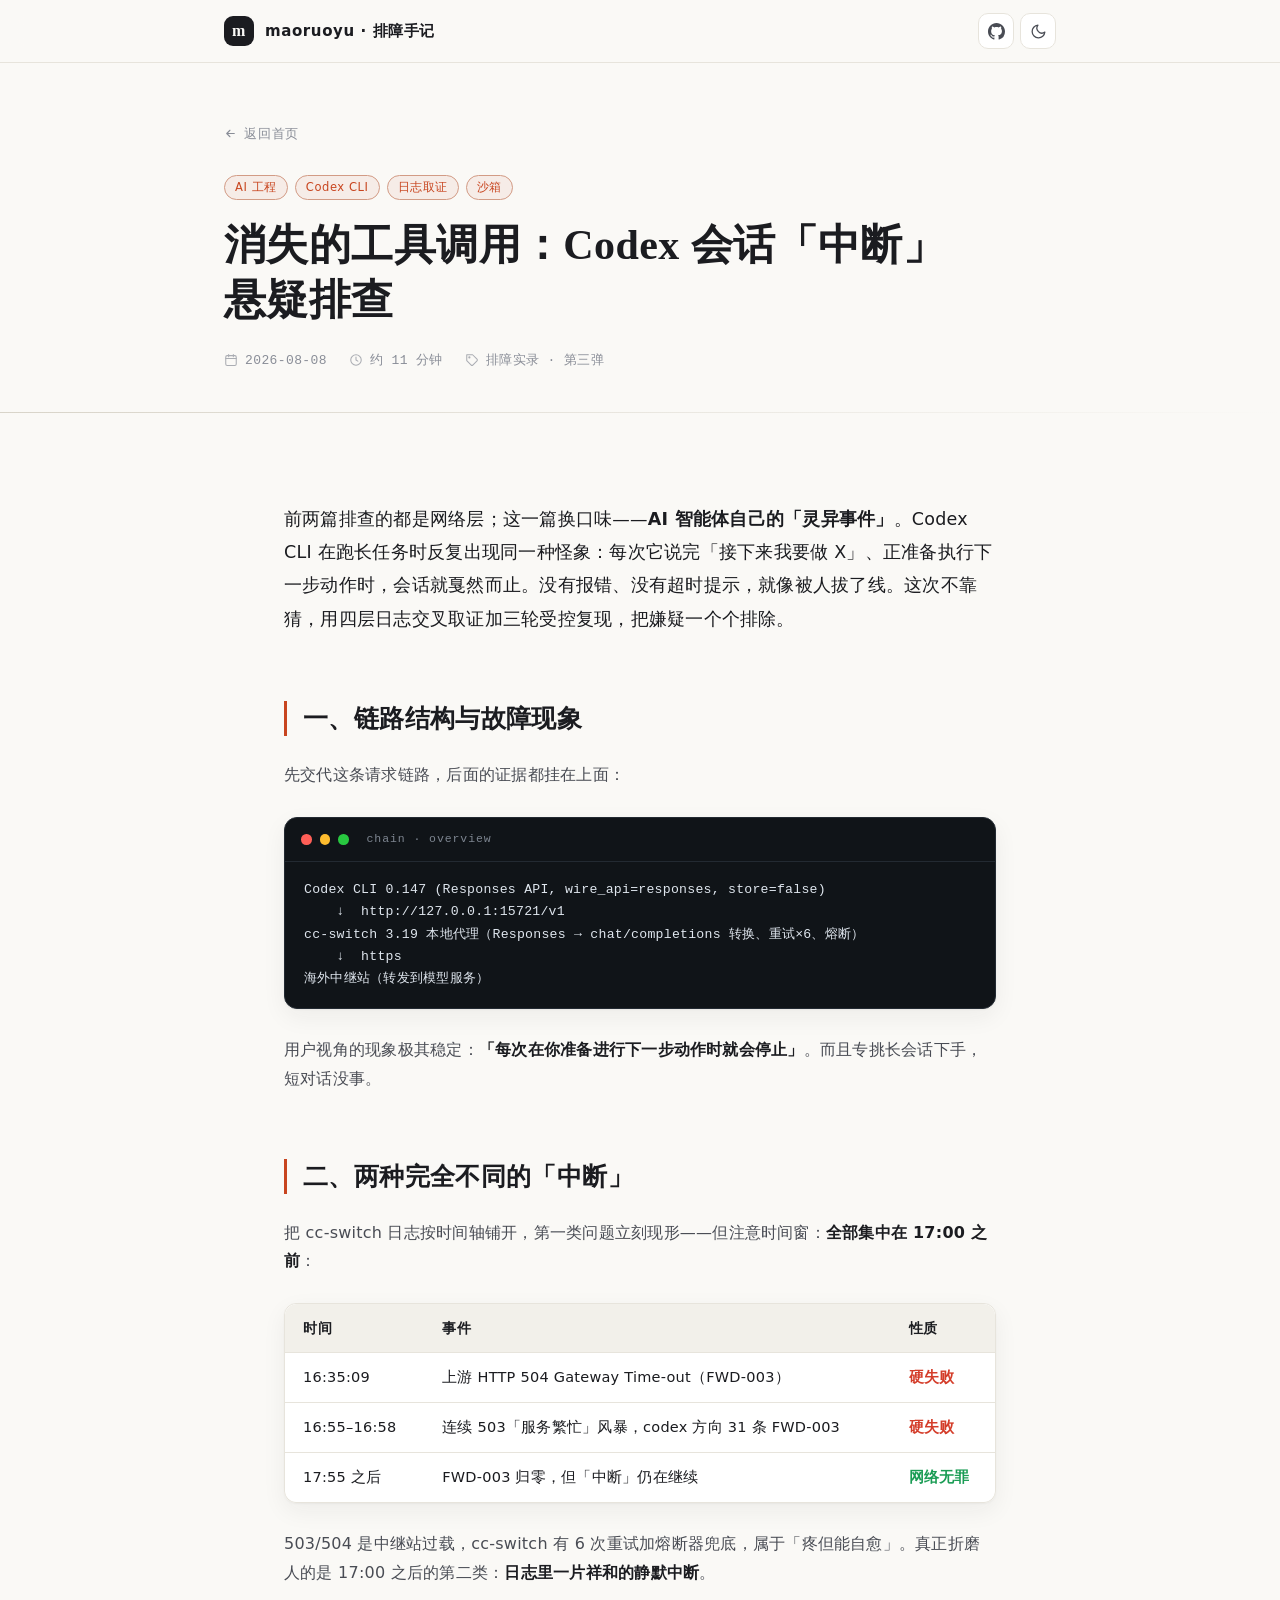
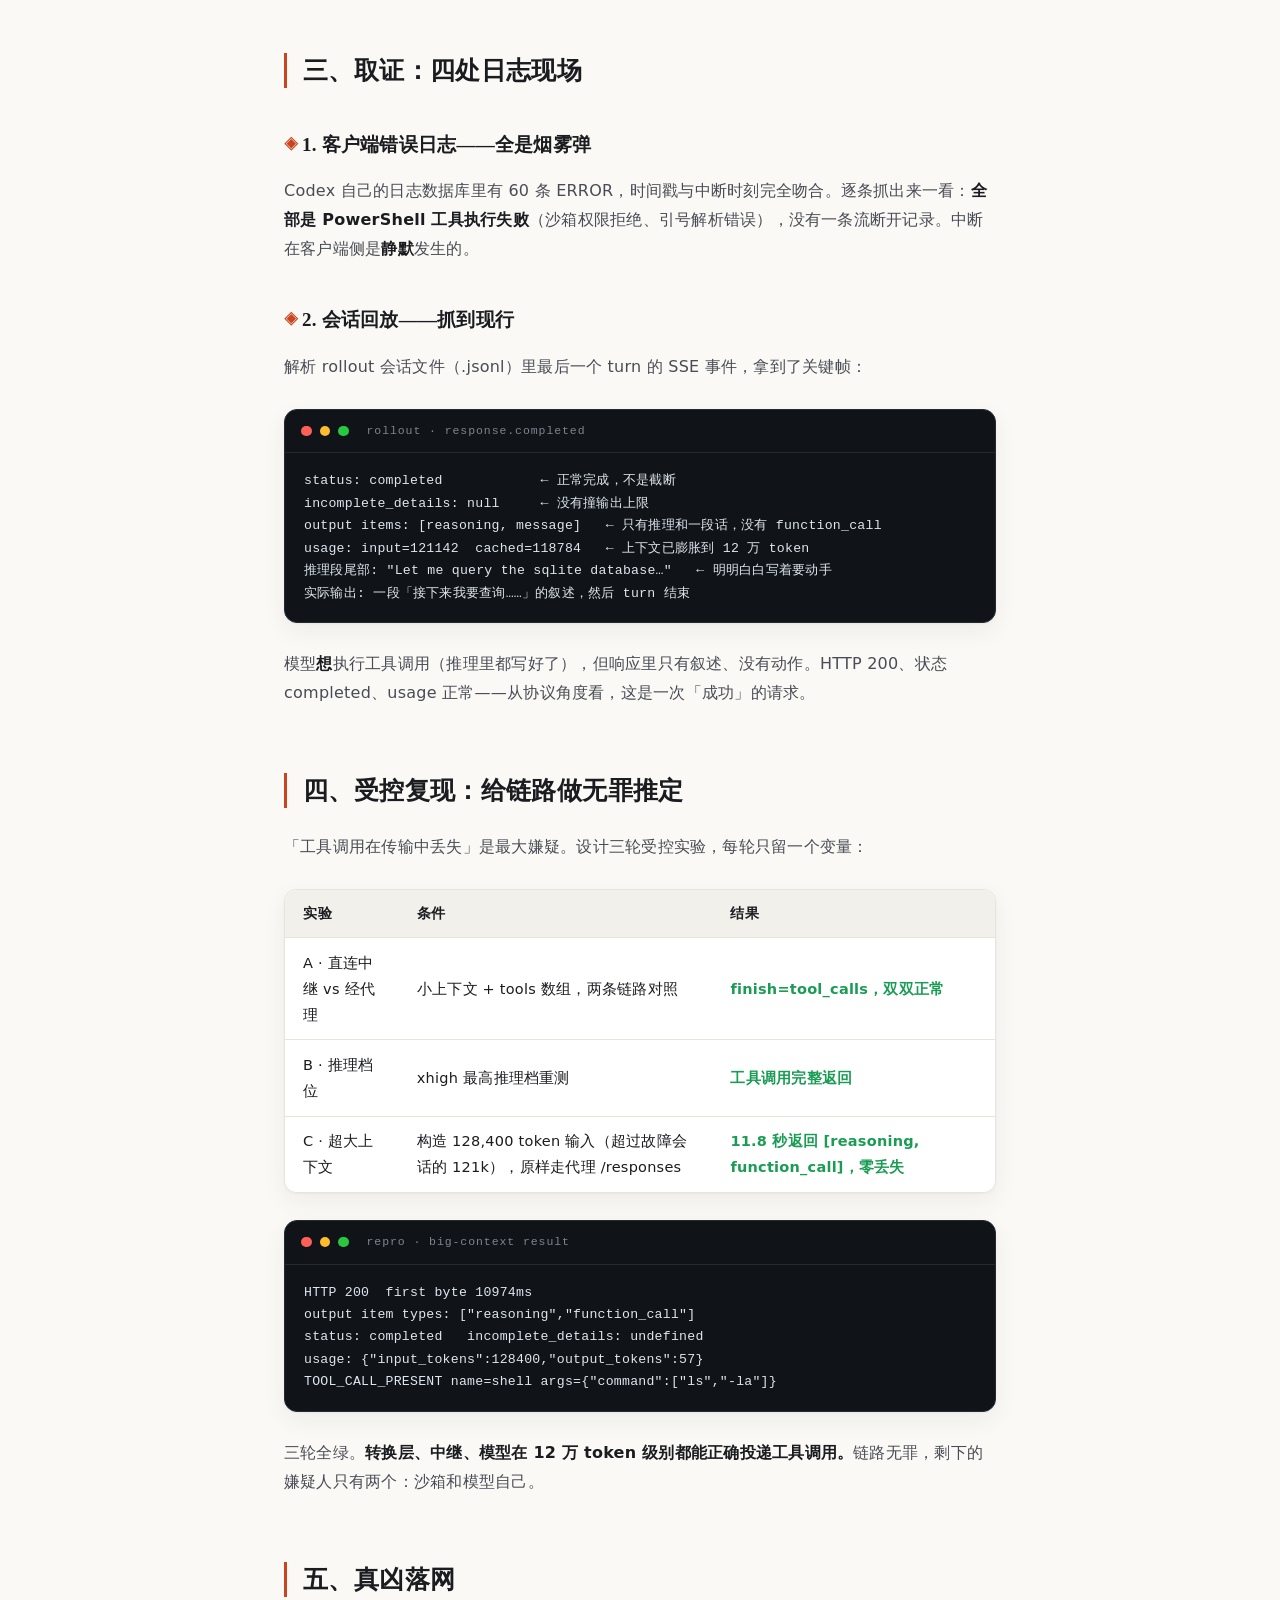
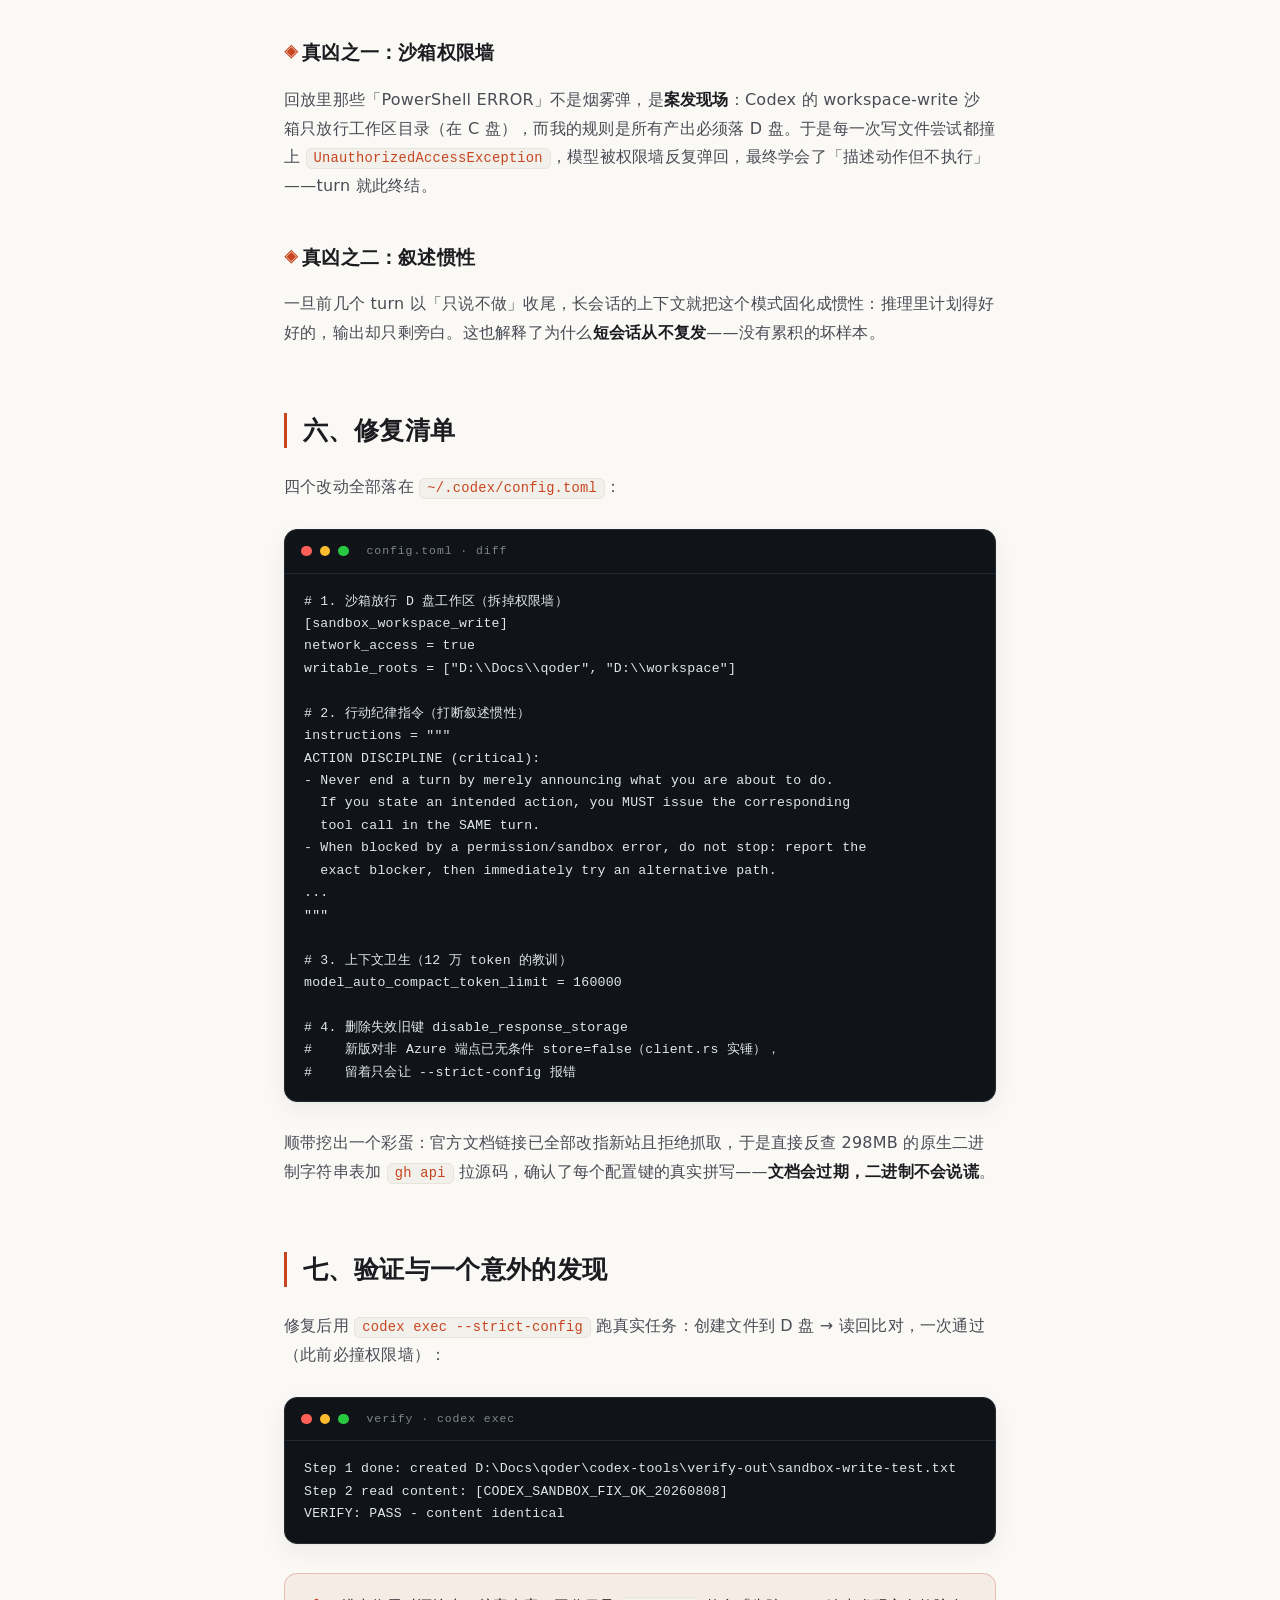
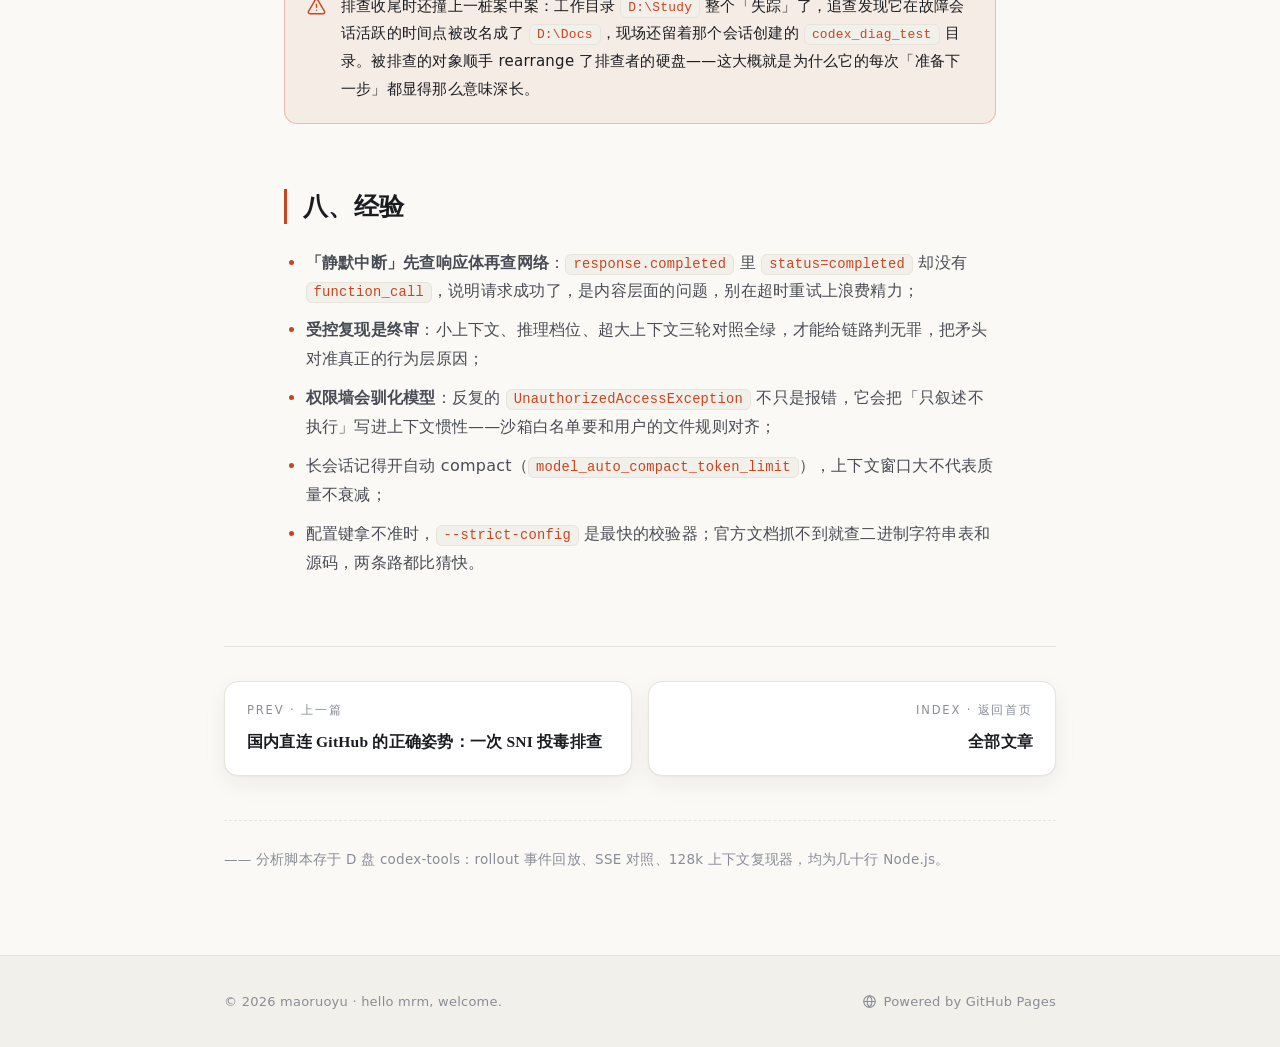
==== posts/2026-08-08-codex-silent-interruption.html @ c1a6c121 "add post: 消失的工具调用——Codex 会话「中断」悬疑排查 四层日志取证 + 三轮受控复现（含 128k 上下文实验）证明链路无罪， 根因为沙箱 D 盘权限墙与长会话叙述惯性；附 conf" ====
<!DOCTYPE html>
<html lang="zh-CN">
<head>
<meta charset="UTF-8">
<meta name="viewport" content="width=device-width, initial-scale=1.0">
<title>消失的工具调用：Codex 会话「中断」悬疑排查 · maoruoyu</title>
<meta name="description" content="Codex 总在准备执行下一步时戛然而止。四层日志交叉取证 + 三轮受控复现，证明链路无罪：真凶是沙箱权限墙与模型自己的「只说不做」。">
<link rel="icon" href="data:image/svg+xml,%3Csvg xmlns='http://www.w3.org/2000/svg' viewBox='0 0 64 64'%3E%3Crect width='64' height='64' rx='14' fill='%23c8451f'/%3E%3Ctext x='32' y='45' font-family='Georgia,serif' font-size='40' font-weight='700' fill='%23fff' text-anchor='middle'%3Em%3C/text%3E%3C/svg%3E">
<link rel="stylesheet" href="../assets/style.css">
<script>
(function () {
  var t = null;
  try { t = localStorage.getItem("theme"); } catch (e) {}
  if (t !== "dark" && t !== "light") {
    t = window.matchMedia("(prefers-color-scheme: dark)").matches ? "dark" : "light";
  }
  document.documentElement.setAttribute("data-theme", t);
})();
</script>
</head>
<body>

<div class="progress" aria-hidden="true"><i></i></div>

<header class="site-head">
  <div class="container">
    <a class="brand" href="../index.html">
      <span class="mark">m</span>
      <span>maoruoyu · 排障手记</span>
    </a>
    <div class="head-actions">
      <a class="icon-btn" href="https://github.com/maoruoyu" target="_blank" rel="noopener" title="GitHub" aria-label="GitHub">
        <svg viewBox="0 0 16 16" fill="currentColor" aria-hidden="true"><path d="M8 0C3.58 0 0 3.58 0 8c0 3.54 2.29 6.53 5.47 7.59.4.07.55-.17.55-.38 0-.19-.01-.82-.01-1.49-2.01.37-2.53-.49-2.69-.94-.09-.23-.48-.94-.82-1.13-.28-.15-.68-.52-.01-.53.63-.01 1.08.58 1.23.82.72 1.21 1.87.87 2.33.66.07-.52.28-.87.51-1.07-1.78.2-3.64-.89-3.64-3.95 0-.87.31-1.59.82-2.15-.08-.2-.36-1.02.08-2.12 0 0 .67-.21 2.2.82.64-.18 1.32-.27 2-.27s1.36.09 2 .27c1.53-1.04 2.2-.82 2.2-.82.44 1.1.16 1.92.08 2.12.51.56.82 1.27.82 2.15 0 3.07-1.87 3.75-3.65 3.95.29.25.54.73.54 1.48 0 1.07-.01 1.93-.01 2.2 0 .21.15.46.55.38A8.01 8.01 0 0 0 16 8c0-4.42-3.58-8-8-8z"/></svg>
      </a>
      <button class="icon-btn" type="button" data-theme-toggle title="切换明暗主题" aria-label="切换明暗主题">
        <svg class="moon" viewBox="0 0 24 24" fill="none" stroke="currentColor" stroke-width="1.8" stroke-linecap="round" stroke-linejoin="round" aria-hidden="true"><path d="M21 12.79A9 9 0 1 1 11.21 3 7 7 0 0 0 21 12.79z"/></svg>
        <svg class="sun" viewBox="0 0 24 24" fill="none" stroke="currentColor" stroke-width="1.8" stroke-linecap="round" stroke-linejoin="round" aria-hidden="true"><circle cx="12" cy="12" r="4.2"/><path d="M12 2.5v2.2M12 19.3v2.2M4.6 4.6l1.55 1.55M17.85 17.85l1.55 1.55M2.5 12h2.2M19.3 12h2.2M4.6 19.4l1.55-1.55M17.85 6.15L19.4 4.6"/></svg>
      </button>
    </div>
  </div>
</header>

<article>
  <div class="post-hero">
    <div class="container">
      <a class="crumb" href="../index.html">
        <svg viewBox="0 0 24 24" fill="none" stroke="currentColor" stroke-width="2" stroke-linecap="round" stroke-linejoin="round" aria-hidden="true"><path d="M19 12H5M11 18l-6-6 6-6"/></svg>
        返回首页
      </a>
      <div class="chips">
        <span class="chip">AI 工程</span>
        <span class="chip">Codex CLI</span>
        <span class="chip">日志取证</span>
        <span class="chip">沙箱</span>
      </div>
      <h1 class="post-title">消失的工具调用：Codex 会话「中断」悬疑排查</h1>
      <div class="post-meta">
        <span>
          <svg viewBox="0 0 24 24" fill="none" stroke="currentColor" stroke-width="1.8" stroke-linecap="round" stroke-linejoin="round" aria-hidden="true"><rect x="3" y="4.5" width="18" height="17" rx="2.5"/><path d="M3 9.5h18M8 2.5v4M16 2.5v4"/></svg>
          2026-08-08
        </span>
        <span>
          <svg viewBox="0 0 24 24" fill="none" stroke="currentColor" stroke-width="1.8" stroke-linecap="round" stroke-linejoin="round" aria-hidden="true"><circle cx="12" cy="12" r="9"/><path d="M12 7v5l3.2 2"/></svg>
          约 11 分钟
        </span>
        <span>
          <svg viewBox="0 0 24 24" fill="none" stroke="currentColor" stroke-width="1.8" stroke-linecap="round" stroke-linejoin="round" aria-hidden="true"><path d="M20.6 13.4 13.4 20.6a2 2 0 0 1-2.8 0L3 13V3h10l7.6 7.6a2 2 0 0 1 0 2.8z"/><circle cx="7.5" cy="7.5" r="1"/></svg>
          排障实录 · 第三弹
        </span>
      </div>
    </div>
  </div>

  <div class="post-body">
    <div class="container">

      <p class="lead">前两篇排查的都是网络层；这一篇换口味——<strong>AI 智能体自己的「灵异事件」</strong>。Codex CLI 在跑长任务时反复出现同一种怪象：每次它说完「接下来我要做 X」、正准备执行下一步动作时，会话就戛然而止。没有报错、没有超时提示，就像被人拔了线。这次不靠猜，用四层日志交叉取证加三轮受控复现，把嫌疑一个个排除。</p>

      <h2>一、链路结构与故障现象</h2>
      <p>先交代这条请求链路，后面的证据都挂在上面：</p>
      <div class="codewin">
        <div class="codewin-bar"><i></i><i></i><i></i><span>chain · overview</span></div>
        <pre><code>Codex CLI 0.147 (Responses API, wire_api=responses, store=false)
    ↓  http://127.0.0.1:15721/v1
cc-switch 3.19 本地代理（Responses → chat/completions 转换、重试×6、熔断）
    ↓  https
海外中继站（转发到模型服务）</code></pre>
      </div>
      <p>用户视角的现象极其稳定：<strong>「每次在你准备进行下一步动作时就会停止」</strong>。而且专挑长会话下手，短对话没事。</p>

      <h2>二、两种完全不同的「中断」</h2>
      <p>把 cc-switch 日志按时间轴铺开，第一类问题立刻现形——但注意时间窗：<strong>全部集中在 17:00 之前</strong>：</p>
      <div class="tablewrap">
        <table>
          <thead>
            <tr><th>时间</th><th>事件</th><th>性质</th></tr>
          </thead>
          <tbody>
            <tr><td>16:35:09</td><td>上游 HTTP 504 Gateway Time-out（FWD-003）</td><td><span class="bad">硬失败</span></td></tr>
            <tr><td>16:55–16:58</td><td>连续 503「服务繁忙」风暴，codex 方向 31 条 FWD-003</td><td><span class="bad">硬失败</span></td></tr>
            <tr><td>17:55 之后</td><td>FWD-003 归零，但「中断」仍在继续</td><td><span class="ok">网络无罪</span></td></tr>
          </tbody>
        </table>
      </div>
      <p>503/504 是中继站过载，cc-switch 有 6 次重试加熔断器兜底，属于「疼但能自愈」。真正折磨人的是 17:00 之后的第二类：<strong>日志里一片祥和的静默中断</strong>。</p>

      <h2>三、取证：四处日志现场</h2>
      <h3>1. 客户端错误日志——全是烟雾弹</h3>
      <p>Codex 自己的日志数据库里有 60 条 ERROR，时间戳与中断时刻完全吻合。逐条抓出来一看：<strong>全部是 PowerShell 工具执行失败</strong>（沙箱权限拒绝、引号解析错误），没有一条流断开记录。中断在客户端侧是<strong>静默</strong>发生的。</p>

      <h3>2. 会话回放——抓到现行</h3>
      <p>解析 rollout 会话文件（.jsonl）里最后一个 turn 的 SSE 事件，拿到了关键帧：</p>
      <div class="codewin">
        <div class="codewin-bar"><i></i><i></i><i></i><span>rollout · response.completed</span></div>
        <pre><code>status: completed            ← 正常完成，不是截断
incomplete_details: null     ← 没有撞输出上限
output items: [reasoning, message]   ← 只有推理和一段话，没有 function_call
usage: input=121142  cached=118784   ← 上下文已膨胀到 12 万 token
推理段尾部: "Let me query the sqlite database…"   ← 明明白白写着要动手
实际输出: 一段「接下来我要查询……」的叙述，然后 turn 结束</code></pre>
      </div>
      <p>模型<strong>想</strong>执行工具调用（推理里都写好了），但响应里只有叙述、没有动作。HTTP 200、状态 completed、usage 正常——从协议角度看，这是一次「成功」的请求。</p>

      <h2>四、受控复现：给链路做无罪推定</h2>
      <p>「工具调用在传输中丢失」是最大嫌疑。设计三轮受控实验，每轮只留一个变量：</p>
      <div class="tablewrap">
        <table>
          <thead>
            <tr><th>实验</th><th>条件</th><th>结果</th></tr>
          </thead>
          <tbody>
            <tr><td>A · 直连中继 vs 经代理</td><td>小上下文 + tools 数组，两条链路对照</td><td><span class="ok">finish=tool_calls，双双正常</span></td></tr>
            <tr><td>B · 推理档位</td><td>xhigh 最高推理档重测</td><td><span class="ok">工具调用完整返回</span></td></tr>
            <tr><td>C · 超大上下文</td><td>构造 128,400 token 输入（超过故障会话的 121k），原样走代理 /responses</td><td><span class="ok">11.8 秒返回 [reasoning, function_call]，零丢失</span></td></tr>
          </tbody>
        </table>
      </div>
      <div class="codewin">
        <div class="codewin-bar"><i></i><i></i><i></i><span>repro · big-context result</span></div>
        <pre><code>HTTP 200  first byte 10974ms
output item types: ["reasoning","function_call"]
status: completed   incomplete_details: undefined
usage: {"input_tokens":128400,"output_tokens":57}
TOOL_CALL_PRESENT name=shell args={"command":["ls","-la"]}</code></pre>
      </div>
      <p>三轮全绿。<strong>转换层、中继、模型在 12 万 token 级别都能正确投递工具调用。</strong>链路无罪，剩下的嫌疑人只有两个：沙箱和模型自己。</p>

      <h2>五、真凶落网</h2>
      <h3>真凶之一：沙箱权限墙</h3>
      <p>回放里那些「PowerShell ERROR」不是烟雾弹，是<strong>案发现场</strong>：Codex 的 workspace-write 沙箱只放行工作区目录（在 C 盘），而我的规则是所有产出必须落 D 盘。于是每一次写文件尝试都撞上 <code>UnauthorizedAccessException</code>，模型被权限墙反复弹回，最终学会了「描述动作但不执行」——turn 就此终结。</p>

      <h3>真凶之二：叙述惯性</h3>
      <p>一旦前几个 turn 以「只说不做」收尾，长会话的上下文就把这个模式固化成惯性：推理里计划得好好的，输出却只剩旁白。这也解释了为什么<strong>短会话从不复发</strong>——没有累积的坏样本。</p>

      <h2>六、修复清单</h2>
      <p>四个改动全部落在 <code>~/.codex/config.toml</code>：</p>
      <div class="codewin">
        <div class="codewin-bar"><i></i><i></i><i></i><span>config.toml · diff</span></div>
        <pre><code># 1. 沙箱放行 D 盘工作区（拆掉权限墙）
[sandbox_workspace_write]
network_access = true
writable_roots = ["D:\\Docs\\qoder", "D:\\workspace"]

# 2. 行动纪律指令（打断叙述惯性）
instructions = """
ACTION DISCIPLINE (critical):
- Never end a turn by merely announcing what you are about to do.
  If you state an intended action, you MUST issue the corresponding
  tool call in the SAME turn.
- When blocked by a permission/sandbox error, do not stop: report the
  exact blocker, then immediately try an alternative path.
...
"""

# 3. 上下文卫生（12 万 token 的教训）
model_auto_compact_token_limit = 160000

# 4. 删除失效旧键 disable_response_storage
#    新版对非 Azure 端点已无条件 store=false（client.rs 实锤），
#    留着只会让 --strict-config 报错</code></pre>
      </div>
      <p>顺带挖出一个彩蛋：官方文档链接已全部改指新站且拒绝抓取，于是直接反查 298MB 的原生二进制字符串表加 <code>gh api</code> 拉源码，确认了每个配置键的真实拼写——<strong>文档会过期，二进制不会说谎</strong>。</p>

      <h2>七、验证与一个意外的发现</h2>
      <p>修复后用 <code>codex exec --strict-config</code> 跑真实任务：创建文件到 D 盘 → 读回比对，一次通过（此前必撞权限墙）：</p>
      <div class="codewin">
        <div class="codewin-bar"><i></i><i></i><i></i><span>verify · codex exec</span></div>
        <pre><code>Step 1 done: created D:\Docs\qoder\codex-tools\verify-out\sandbox-write-test.txt
Step 2 read content: [CODEX_SANDBOX_FIX_OK_20260808]
VERIFY: PASS - content identical</code></pre>
      </div>
      <div class="callout">
        <svg viewBox="0 0 24 24" fill="none" stroke="currentColor" stroke-width="1.8" stroke-linecap="round" stroke-linejoin="round" aria-hidden="true"><path d="M12 9v4M12 16.6v.01M10.3 3.9 1.9 18.1a2 2 0 0 0 1.7 3h16.8a2 2 0 0 0 1.7-3L13.7 3.9a2 2 0 0 0-3.4 0z"/></svg>
        <p>排查收尾时还撞上一桩案中案：工作目录 <code>D:\Study</code> 整个「失踪」了，追查发现它在故障会话活跃的时间点被改名成了 <code>D:\Docs</code>，现场还留着那个会话创建的 <code>codex_diag_test</code> 目录。被排查的对象顺手 rearrange 了排查者的硬盘——这大概就是为什么它的每次「准备下一步」都显得那么意味深长。</p>
      </div>

      <h2>八、经验</h2>
      <ul>
        <li><strong>「静默中断」先查响应体再查网络</strong>：<code>response.completed</code> 里 <code>status=completed</code> 却没有 <code>function_call</code>，说明请求成功了，是内容层面的问题，别在超时重试上浪费精力；</li>
        <li><strong>受控复现是终审</strong>：小上下文、推理档位、超大上下文三轮对照全绿，才能给链路判无罪，把矛头对准真正的行为层原因；</li>
        <li><strong>权限墙会驯化模型</strong>：反复的 <code>UnauthorizedAccessException</code> 不只是报错，它会把「只叙述不执行」写进上下文惯性——沙箱白名单要和用户的文件规则对齐；</li>
        <li>长会话记得开自动 compact（<code>model_auto_compact_token_limit</code>），上下文窗口大不代表质量不衰减；</li>
        <li>配置键拿不准时，<code>--strict-config</code> 是最快的校验器；官方文档抓不到就查二进制字符串表和源码，两条路都比猜快。</li>
      </ul>

    </div>
  </div>

  <div class="post-foot">
    <div class="container">
      <nav class="post-nav">
        <a class="prev" href="2026-08-08-github-sni-fix.html">
          <small>Prev · 上一篇</small>
          <b>国内直连 GitHub 的正确姿势：一次 SNI 投毒排查</b>
        </a>
        <a class="next" href="../index.html">
          <small>Index · 返回首页</small>
          <b>全部文章</b>
        </a>
      </nav>
      <p class="colophon">—— 分析脚本存于 D 盘 codex-tools：rollout 事件回放、SSE 对照、128k 上下文复现器，均为几十行 Node.js。</p>
    </div>
  </div>
</article>

<footer class="site-foot">
  <div class="container">
    <span>© <span data-year>2026</span> maoruoyu · hello mrm, welcome.</span>
    <a href="https://pages.github.com" target="_blank" rel="noopener">
      <svg viewBox="0 0 24 24" fill="none" stroke="currentColor" stroke-width="1.8" stroke-linecap="round" stroke-linejoin="round" aria-hidden="true"><circle cx="12" cy="12" r="9.2"/><path d="M3 12h18M12 2.8c2.6 2.5 4 5.7 4 9.2s-1.4 6.7-4 9.2c-2.6-2.5-4-5.7-4-9.2s1.4-6.7 4-9.2z"/></svg>
      Powered by GitHub Pages
    </a>
  </div>
</footer>

<button class="to-top" type="button" aria-label="回到顶部">
  <svg viewBox="0 0 24 24" fill="none" stroke="currentColor" stroke-width="2" stroke-linecap="round" stroke-linejoin="round" aria-hidden="true"><path d="M12 19V5M6 11l6-6 6 6"/></svg>
</button>

<script src="../assets/blog.js"></script>
</body>
</html>
---- assets/style.css ----
/* ============================================================
   maoruoyu.github.io — editorial design system
   纸墨 × 朱砂：衬线标题 / 无衬线正文 / 暗色代码窗
   ============================================================ */

:root {
  --bg: #faf9f6;
  --bg-soft: #f2f0ea;
  --card: #ffffff;
  --ink: #1b1c20;
  --ink-2: #494c54;
  --ink-3: #898d97;
  --line: #e7e4dc;
  --line-strong: #d8d4c9;
  --accent: #c8451f;
  --accent-hover: #a93815;
  --accent-soft: rgba(200, 69, 31, 0.07);
  --accent-glow: rgba(200, 69, 31, 0.16);
  --code-bg: #101418;
  --code-ink: #dfe6ee;
  --code-line: #232a32;
  --shadow: 0 1px 2px rgba(27, 28, 32, 0.04), 0 8px 24px rgba(27, 28, 32, 0.06);
  --shadow-lift: 0 2px 4px rgba(27, 28, 32, 0.05), 0 18px 44px rgba(27, 28, 32, 0.1);
  --serif: "Source Han Serif SC", "Noto Serif SC", "Songti SC", STSong, SimSun, Georgia, "Times New Roman", serif;
  --sans: system-ui, -apple-system, "Segoe UI", "PingFang SC", "Microsoft YaHei", sans-serif;
  --mono: "JetBrains Mono", "Cascadia Code", Consolas, "Courier New", monospace;
  color-scheme: light;
}

[data-theme="dark"] {
  --bg: #0f1013;
  --bg-soft: #15161b;
  --card: #17181d;
  --ink: #eae8e3;
  --ink-2: #b3b5bc;
  --ink-3: #767a84;
  --line: #26282f;
  --line-strong: #33363f;
  --accent: #ff6a3c;
  --accent-hover: #ff835d;
  --accent-soft: rgba(255, 106, 60, 0.09);
  --accent-glow: rgba(255, 106, 60, 0.2);
  --code-bg: #0b0e11;
  --code-ink: #d6dee8;
  --code-line: #1d242c;
  --shadow: 0 1px 2px rgba(0, 0, 0, 0.3), 0 8px 24px rgba(0, 0, 0, 0.35);
  --shadow-lift: 0 2px 4px rgba(0, 0, 0, 0.35), 0 18px 44px rgba(0, 0, 0, 0.5);
  color-scheme: dark;
}

/* ---------- base ---------- */

* { box-sizing: border-box; }

html { scroll-behavior: smooth; }

body {
  margin: 0;
  background: var(--bg);
  color: var(--ink);
  font-family: var(--sans);
  font-size: 16px;
  line-height: 1.8;
  letter-spacing: 0.015em;
  -webkit-font-smoothing: antialiased;
  text-rendering: optimizeLegibility;
  transition: background 0.35s ease, color 0.35s ease;
}

::selection { background: var(--accent-glow); }

a { color: var(--accent); text-decoration: none; transition: color 0.2s ease; }
a:hover { color: var(--accent-hover); }

.container { max-width: 880px; margin: 0 auto; padding: 0 24px; }

:focus-visible { outline: 2px solid var(--accent); outline-offset: 3px; border-radius: 4px; }

/* ---------- reading progress ---------- */

.progress {
  position: fixed; top: 0; left: 0; right: 0; height: 3px;
  background: transparent; z-index: 60;
}
.progress > i {
  display: block; height: 100%; width: 0;
  background: linear-gradient(90deg, var(--accent), var(--accent-hover));
  box-shadow: 0 0 8px var(--accent-glow);
  transition: width 0.08s linear;
}

/* ---------- site header ---------- */

.site-head {
  position: sticky; top: 0; z-index: 50;
  backdrop-filter: blur(14px);
  -webkit-backdrop-filter: blur(14px);
  background: color-mix(in srgb, var(--bg) 78%, transparent);
  border-bottom: 1px solid var(--line);
}
.site-head .container {
  display: flex; align-items: center; justify-content: space-between;
  height: 62px;
}
.brand {
  display: flex; align-items: center; gap: 11px;
  color: var(--ink); font-weight: 600; font-size: 15px; letter-spacing: 0.04em;
}
.brand:hover { color: var(--ink); }
.brand .mark {
  width: 30px; height: 30px; border-radius: 9px;
  display: grid; place-items: center;
  background: var(--ink); color: var(--bg);
  font-family: var(--serif); font-size: 16px; font-weight: 700;
  transition: transform 0.3s cubic-bezier(0.34, 1.56, 0.64, 1), background 0.3s ease;
}
.brand:hover .mark { transform: rotate(-8deg) scale(1.06); background: var(--accent); color: #fff; }

.head-actions { display: flex; align-items: center; gap: 6px; }
.icon-btn {
  width: 36px; height: 36px; border: 1px solid var(--line);
  border-radius: 10px; background: var(--card);
  display: grid; place-items: center; cursor: pointer;
  color: var(--ink-2);
  transition: all 0.25s ease;
}
.icon-btn:hover { color: var(--accent); border-color: var(--accent); transform: translateY(-1px); }
.icon-btn svg { width: 17px; height: 17px; }
[data-theme="dark"] .icon-btn .moon { display: none; }
:root:not([data-theme="dark"]) .icon-btn .sun { display: none; }

/* ---------- hero (index) ---------- */

.hero {
  position: relative; overflow: hidden;
  padding: 96px 0 72px;
  border-bottom: 1px solid var(--line);
}
.hero::before, .hero::after {
  content: ""; position: absolute; border-radius: 50%;
  filter: blur(90px); opacity: 0.55; pointer-events: none;
}
.hero::before {
  width: 520px; height: 520px; right: -140px; top: -220px;
  background: radial-gradient(circle, var(--accent-glow), transparent 65%);
  animation: drift 16s ease-in-out infinite alternate;
}
.hero::after {
  width: 420px; height: 420px; left: -160px; bottom: -240px;
  background: radial-gradient(circle, color-mix(in srgb, var(--accent-glow) 60%, transparent), transparent 65%);
  animation: drift 20s ease-in-out infinite alternate-reverse;
}
@keyframes drift {
  from { transform: translate(0, 0) scale(1); }
  to { transform: translate(-46px, 34px) scale(1.12); }
}
.hero-grid {
  position: absolute; inset: 0; pointer-events: none;
  background-image:
    linear-gradient(var(--line) 1px, transparent 1px),
    linear-gradient(90deg, var(--line) 1px, transparent 1px);
  background-size: 44px 44px;
  mask-image: radial-gradient(ellipse 90% 80% at 50% 0%, black 30%, transparent 78%);
  -webkit-mask-image: radial-gradient(ellipse 90% 80% at 50% 0%, black 30%, transparent 78%);
  opacity: 0.5;
}
.hero-inner { position: relative; z-index: 1; }
.hero .kicker {
  display: inline-flex; align-items: center; gap: 8px;
  font-size: 12.5px; letter-spacing: 0.22em; text-transform: uppercase;
  color: var(--ink-3); margin: 0 0 22px;
}
.hero .kicker::before {
  content: ""; width: 26px; height: 1px; background: var(--accent);
}
.hero h1 {
  font-family: var(--serif); font-weight: 700;
  font-size: clamp(38px, 6.2vw, 58px);
  line-height: 1.22; letter-spacing: 0.01em;
  margin: 0 0 20px;
}
.hero h1 em {
  font-style: normal; color: var(--accent);
  background: linear-gradient(transparent 64%, var(--accent-glow) 64%);
  padding: 0 2px;
}
.hero .lede {
  max-width: 560px; margin: 0;
  color: var(--ink-2); font-size: 16.5px; line-height: 1.9;
}
.hero-meta {
  display: flex; flex-wrap: wrap; gap: 20px;
  margin-top: 34px; font-size: 13px; color: var(--ink-3);
}
.hero-meta span { display: inline-flex; align-items: center; gap: 7px; }
.hero-meta svg { width: 14px; height: 14px; opacity: 0.75; }

/* ---------- section titles ---------- */

.section { padding: 66px 0 84px; }
.section-head {
  display: flex; align-items: baseline; justify-content: space-between;
  margin-bottom: 30px;
}
.section-head h2 {
  font-family: var(--serif); font-size: 24px; font-weight: 700;
  margin: 0; letter-spacing: 0.02em;
}
.section-head .count { font-size: 13px; color: var(--ink-3); font-family: var(--mono); }

/* ---------- post cards ---------- */

.post-list { display: flex; flex-direction: column; gap: 16px; }

.post-card {
  display: grid; grid-template-columns: 92px 1fr 34px; gap: 26px;
  align-items: center;
  background: var(--card);
  border: 1px solid var(--line);
  border-radius: 16px;
  padding: 26px 28px;
  color: inherit;
  box-shadow: var(--shadow);
  transition: transform 0.3s ease, box-shadow 0.3s ease, border-color 0.3s ease;
}
.post-card:hover {
  transform: translateY(-3px);
  box-shadow: var(--shadow-lift);
  border-color: var(--line-strong);
  color: inherit;
}
.post-card .date {
  text-align: center;
  border-right: 1px solid var(--line);
  padding-right: 24px;
}
.post-card .date b {
  display: block; font-family: var(--serif); font-weight: 700;
  font-size: 34px; line-height: 1.05; color: var(--ink);
  font-variant-numeric: tabular-nums;
  transition: color 0.25s ease;
}
.post-card:hover .date b { color: var(--accent); }
.post-card .date small {
  display: block; margin-top: 5px;
  font-size: 11.5px; letter-spacing: 0.14em; color: var(--ink-3);
  font-family: var(--mono);
}
.post-card h3 {
  font-family: var(--serif); font-size: 20.5px; font-weight: 700;
  line-height: 1.45; margin: 0 0 9px; letter-spacing: 0.01em;
}
.post-card p {
  margin: 0 0 13px; color: var(--ink-2);
  font-size: 14px; line-height: 1.75;
  display: -webkit-box; -webkit-line-clamp: 2; -webkit-box-orient: vertical; overflow: hidden;
}
.chips { display: flex; flex-wrap: wrap; gap: 7px; }
.chip {
  font-size: 11.5px; line-height: 1; padding: 5.5px 10px;
  border: 1px solid var(--line-strong); border-radius: 999px;
  color: var(--ink-3); letter-spacing: 0.05em;
  transition: all 0.25s ease;
}
.post-card:hover .chip { border-color: color-mix(in srgb, var(--accent) 45%, var(--line-strong)); color: var(--accent); }
.post-card .go {
  width: 34px; height: 34px; border-radius: 50%;
  display: grid; place-items: center;
  color: var(--ink-3);
  transition: all 0.3s ease;
}
.post-card:hover .go { color: #fff; background: var(--accent); transform: translateX(4px); }
.post-card .go svg { width: 15px; height: 15px; }

/* ---------- article page ---------- */

.post-hero { padding: 58px 0 44px; position: relative; }
.crumb {
  display: inline-flex; align-items: center; gap: 7px;
  font-size: 13px; color: var(--ink-3); letter-spacing: 0.06em;
  margin-bottom: 30px;
}
.crumb:hover { color: var(--accent); }
.crumb svg { width: 13px; height: 13px; transition: transform 0.25s ease; }
.crumb:hover svg { transform: translateX(-3px); }

.post-hero .chips { margin-bottom: 18px; }
.post-hero .chip { border-color: color-mix(in srgb, var(--accent) 40%, var(--line-strong)); color: var(--accent); background: var(--accent-soft); }

.post-title {
  font-family: var(--serif); font-weight: 700;
  font-size: clamp(30px, 4.6vw, 42px);
  line-height: 1.32; letter-spacing: 0.01em;
  margin: 0 0 20px;
  max-width: 760px;
}
.post-meta {
  display: flex; flex-wrap: wrap; align-items: center; gap: 8px 22px;
  font-size: 13px; color: var(--ink-3); font-family: var(--mono);
  letter-spacing: 0.03em;
}
.post-meta span { display: inline-flex; align-items: center; gap: 7px; }
.post-meta svg { width: 14px; height: 14px; opacity: 0.7; }
.post-hero::after {
  content: ""; display: block; margin-top: 40px;
  height: 1px; background: linear-gradient(90deg, var(--line-strong), transparent);
}

/* ---------- article typography ---------- */

.post-body { padding: 46px 0 30px; }
.post-body > * { max-width: 760px; }

.post-body p { margin: 0 0 1.35em; color: var(--ink-2); }
.post-body p strong { color: var(--ink); font-weight: 650; }
.post-body .lead { font-size: 17.5px; color: var(--ink); line-height: 1.9; }

.post-body h2 {
  font-family: var(--serif); font-weight: 700;
  font-size: 25px; line-height: 1.4; letter-spacing: 0.015em;
  color: var(--ink);
  margin: 2.6em 0 1em;
  padding-left: 16px;
  border-left: 3px solid var(--accent);
}
.post-body h3 {
  font-family: var(--serif); font-weight: 700;
  font-size: 19px; color: var(--ink);
  margin: 2.1em 0 0.8em;
}
.post-body h3::before { content: "◈ "; color: var(--accent); font-size: 0.75em; vertical-align: 2px; }

.post-body ul, .post-body ol { margin: 0 0 1.4em; padding-left: 1.35em; color: var(--ink-2); }
.post-body li { margin-bottom: 0.65em; }
.post-body li::marker { color: var(--accent); }

.post-body code {
  font-family: var(--mono); font-size: 0.86em;
  background: var(--bg-soft); border: 1px solid var(--line);
  padding: 2px 7px; border-radius: 6px; color: var(--accent);
  word-break: break-word;
}

/* ---------- code windows ---------- */

.codewin {
  position: relative;
  margin: 1.7em 0;
  border-radius: 13px;
  background: var(--code-bg);
  border: 1px solid var(--code-line);
  box-shadow: var(--shadow);
  overflow: hidden;
}
.codewin-bar {
  display: flex; align-items: center; gap: 8px;
  padding: 11px 16px;
  border-bottom: 1px solid var(--code-line);
}
.codewin-bar i { width: 10.5px; height: 10.5px; border-radius: 50%; }
.codewin-bar i:nth-child(1) { background: #ff5f57; }
.codewin-bar i:nth-child(2) { background: #febc2e; }
.codewin-bar i:nth-child(3) { background: #28c840; }
.codewin-bar span {
  margin-left: 10px; font-family: var(--mono);
  font-size: 11.5px; letter-spacing: 0.08em; color: #7d8590;
  text-transform: lowercase;
}
.codewin .copy {
  position: absolute; top: 8px; right: 10px;
  font-family: var(--mono); font-size: 11px; letter-spacing: 0.04em;
  color: #8b949e; background: transparent;
  border: 1px solid transparent; border-radius: 7px;
  padding: 4px 9px; cursor: pointer;
  opacity: 0; transition: all 0.25s ease;
}
.codewin:hover .copy { opacity: 1; }
.codewin .copy:hover { color: #e6edf3; border-color: #30363d; background: #161b22; }
.codewin pre {
  margin: 0; padding: 17px 19px; overflow-x: auto;
  font-family: var(--mono); font-size: 13.2px; line-height: 1.7;
  color: var(--code-ink);
}
.codewin pre code {
  background: none; border: none; padding: 0; color: inherit;
  font-size: inherit; word-break: normal;
}
.codewin pre::-webkit-scrollbar { height: 8px; }
.codewin pre::-webkit-scrollbar-thumb { background: #2d333b; border-radius: 4px; }

/* ---------- tables ---------- */

.tablewrap { margin: 1.7em 0; overflow-x: auto; border-radius: 12px; border: 1px solid var(--line); box-shadow: var(--shadow); }
.post-body table {
  border-collapse: collapse; width: 100%;
  font-size: 14.5px; background: var(--card);
  border-radius: 12px; overflow: hidden;
}
.post-body th, .post-body td { padding: 11.5px 18px; text-align: left; border-bottom: 1px solid var(--line); }
.post-body th {
  background: var(--bg-soft); color: var(--ink);
  font-weight: 650; font-size: 13.5px; letter-spacing: 0.04em;
}
.post-body tr:last-child td { border-bottom: none; }
.post-body tbody tr { transition: background 0.2s ease; }
.post-body tbody tr:hover { background: var(--accent-soft); }

/* ---------- callout ---------- */

.callout {
  display: flex; gap: 15px;
  margin: 1.8em 0; padding: 19px 22px;
  background: var(--accent-soft);
  border: 1px solid color-mix(in srgb, var(--accent) 28%, transparent);
  border-radius: 13px;
  color: var(--ink);
}
.callout svg { flex: none; width: 19px; height: 19px; color: var(--accent); margin-top: 4px; }
.callout p { margin: 0; font-size: 15px; line-height: 1.85; color: var(--ink); }

.ok { color: #1a9c54; font-weight: 650; }
.bad { color: #d43d2a; font-weight: 650; }
[data-theme="dark"] .ok { color: #4ade80; }
[data-theme="dark"] .bad { color: #ff7b6b; }

/* ---------- post footer / nav ---------- */

.post-foot { padding: 16px 0 70px; }
.post-nav {
  display: grid; grid-template-columns: 1fr 1fr; gap: 16px;
  border-top: 1px solid var(--line); padding-top: 34px;
}
.post-nav a {
  border: 1px solid var(--line); border-radius: 14px;
  background: var(--card); padding: 18px 22px;
  color: inherit; box-shadow: var(--shadow);
  transition: all 0.3s ease;
}
.post-nav a:hover { transform: translateY(-2px); box-shadow: var(--shadow-lift); border-color: var(--line-strong); color: inherit; }
.post-nav small { display: block; font-size: 11.5px; letter-spacing: 0.16em; color: var(--ink-3); margin-bottom: 7px; text-transform: uppercase; }
.post-nav b { font-family: var(--serif); font-size: 15.5px; font-weight: 700; line-height: 1.5; }
.post-nav .next { text-align: right; }

.colophon {
  margin-top: 44px; padding-top: 26px;
  border-top: 1px dashed var(--line);
  color: var(--ink-3); font-size: 13.5px;
}

/* ---------- site footer ---------- */

.site-foot {
  border-top: 1px solid var(--line);
  padding: 34px 0;
  background: var(--bg-soft);
}
.site-foot .container {
  display: flex; flex-wrap: wrap; gap: 12px;
  align-items: center; justify-content: space-between;
  font-size: 13px; color: var(--ink-3);
}
.site-foot a { color: var(--ink-3); display: inline-flex; align-items: center; gap: 7px; }
.site-foot a:hover { color: var(--accent); }
.site-foot svg { width: 15px; height: 15px; }

/* ---------- back to top ---------- */

.to-top {
  position: fixed; right: 26px; bottom: 30px; z-index: 40;
  width: 42px; height: 42px; border-radius: 50%;
  border: 1px solid var(--line); background: var(--card);
  color: var(--ink-2); cursor: pointer;
  display: grid; place-items: center;
  box-shadow: var(--shadow);
  opacity: 0; transform: translateY(12px); pointer-events: none;
  transition: all 0.35s ease;
}
.to-top.show { opacity: 1; transform: none; pointer-events: auto; }
.to-top:hover { color: var(--accent); border-color: var(--accent); transform: translateY(-2px); }
.to-top svg { width: 16px; height: 16px; }

/* ---------- reveal animation ---------- */

.reveal { opacity: 0; transform: translateY(18px); transition: opacity 0.7s ease, transform 0.7s cubic-bezier(0.22, 1, 0.36, 1); }
.reveal.in { opacity: 1; transform: none; }

@media (prefers-reduced-motion: reduce) {
  html { scroll-behavior: auto; }
  .reveal { opacity: 1; transform: none; transition: none; }
  .hero::before, .hero::after { animation: none; }
  * { transition-duration: 0.01ms !important; animation-duration: 0.01ms !important; }
}

/* ---------- responsive ---------- */

@media (max-width: 640px) {
  .hero { padding: 66px 0 54px; }
  .post-card { grid-template-columns: 1fr; gap: 16px; padding: 22px; }
  .post-card .date { display: flex; align-items: baseline; gap: 10px; text-align: left; border-right: none; border-bottom: 1px solid var(--line); padding: 0 0 12px; }
  .post-card .date b { font-size: 26px; }
  .post-card .date small { margin-top: 0; }
  .post-card .go { display: none; }
  .post-nav { grid-template-columns: 1fr; }
  .post-nav .next { text-align: left; }
}
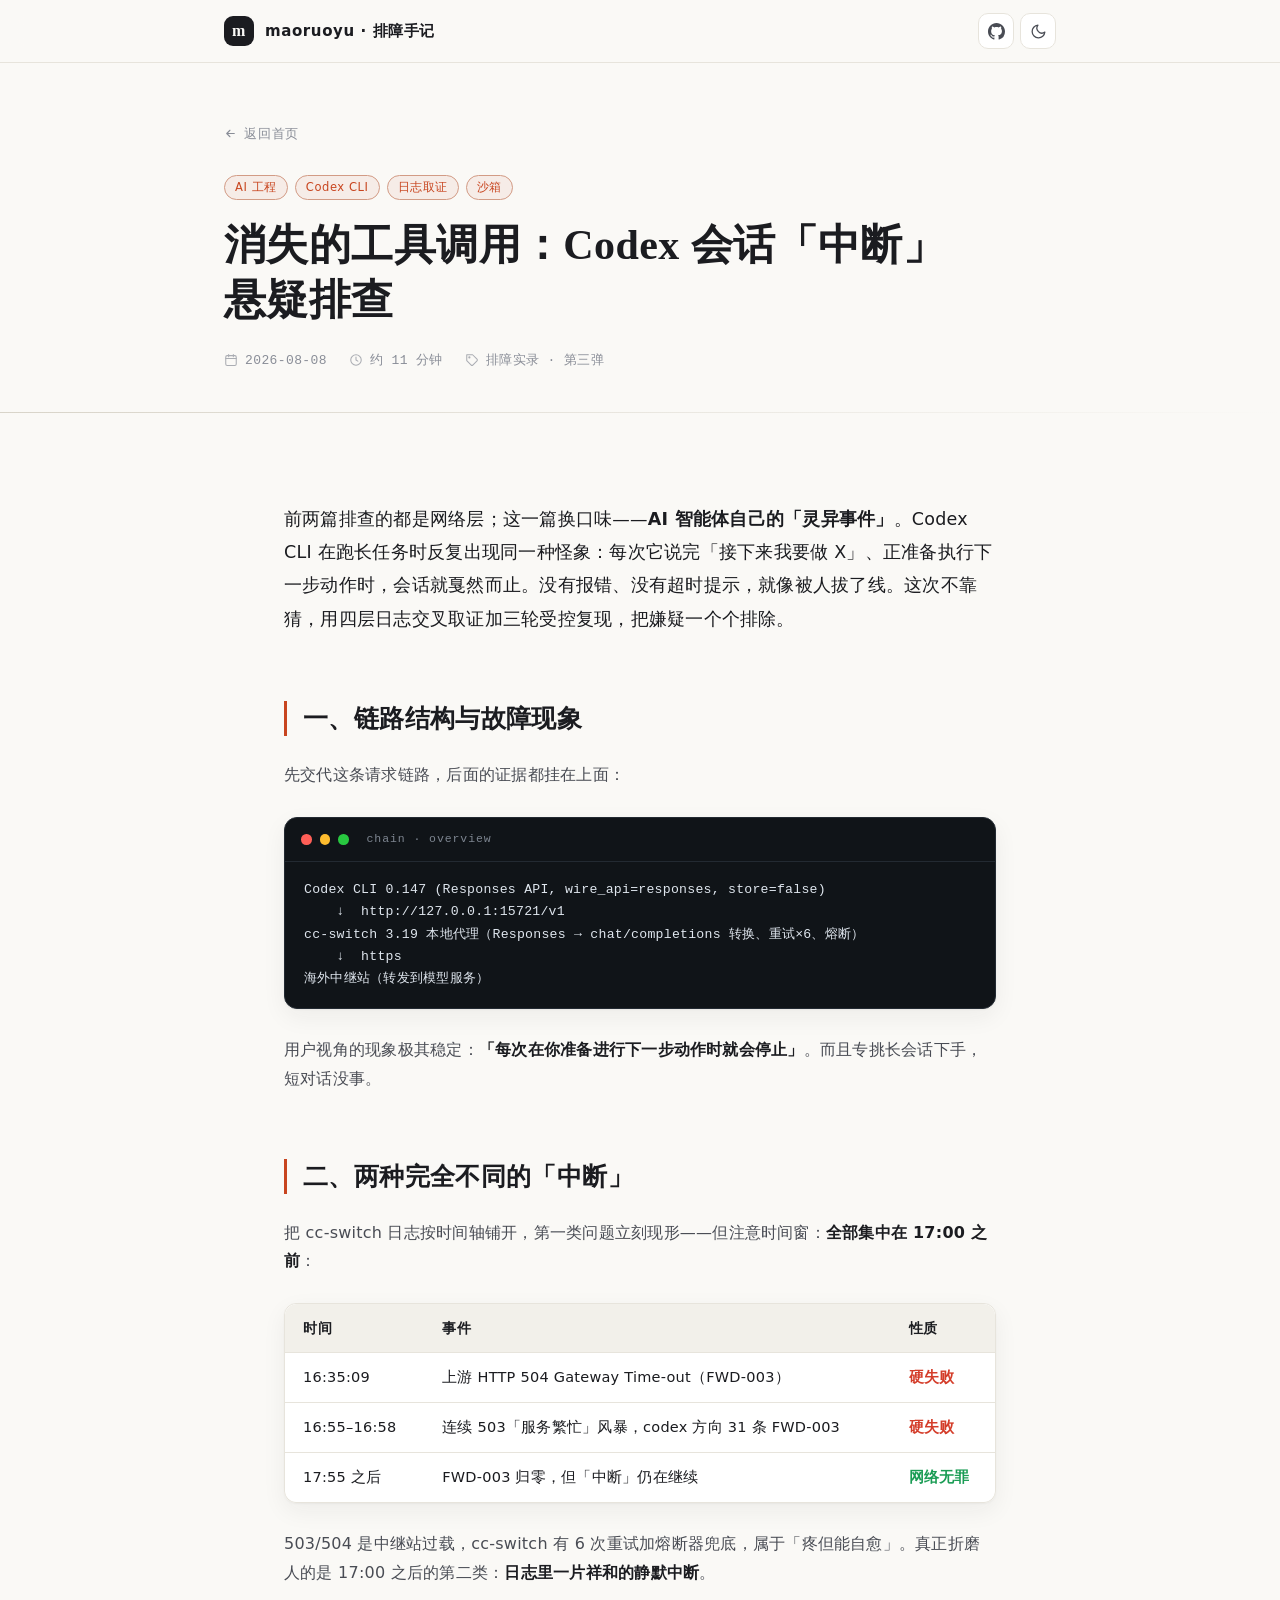
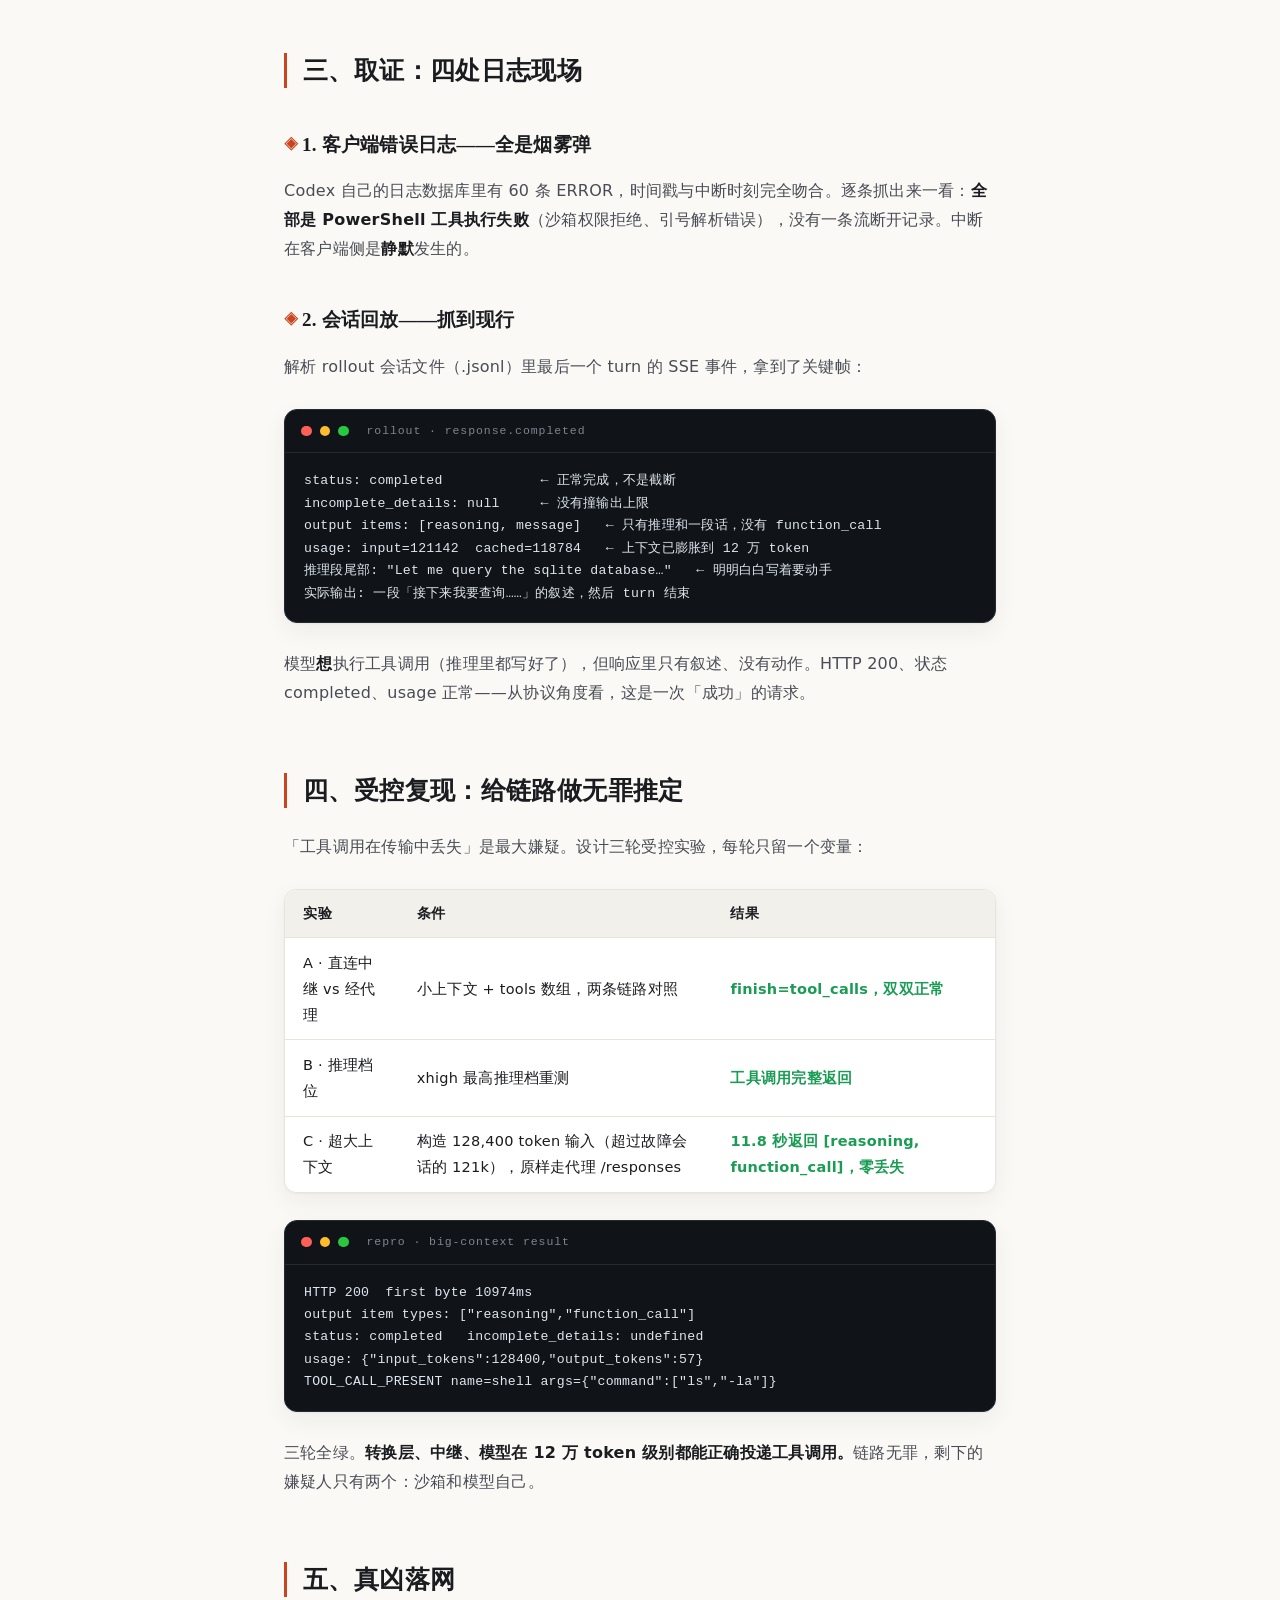
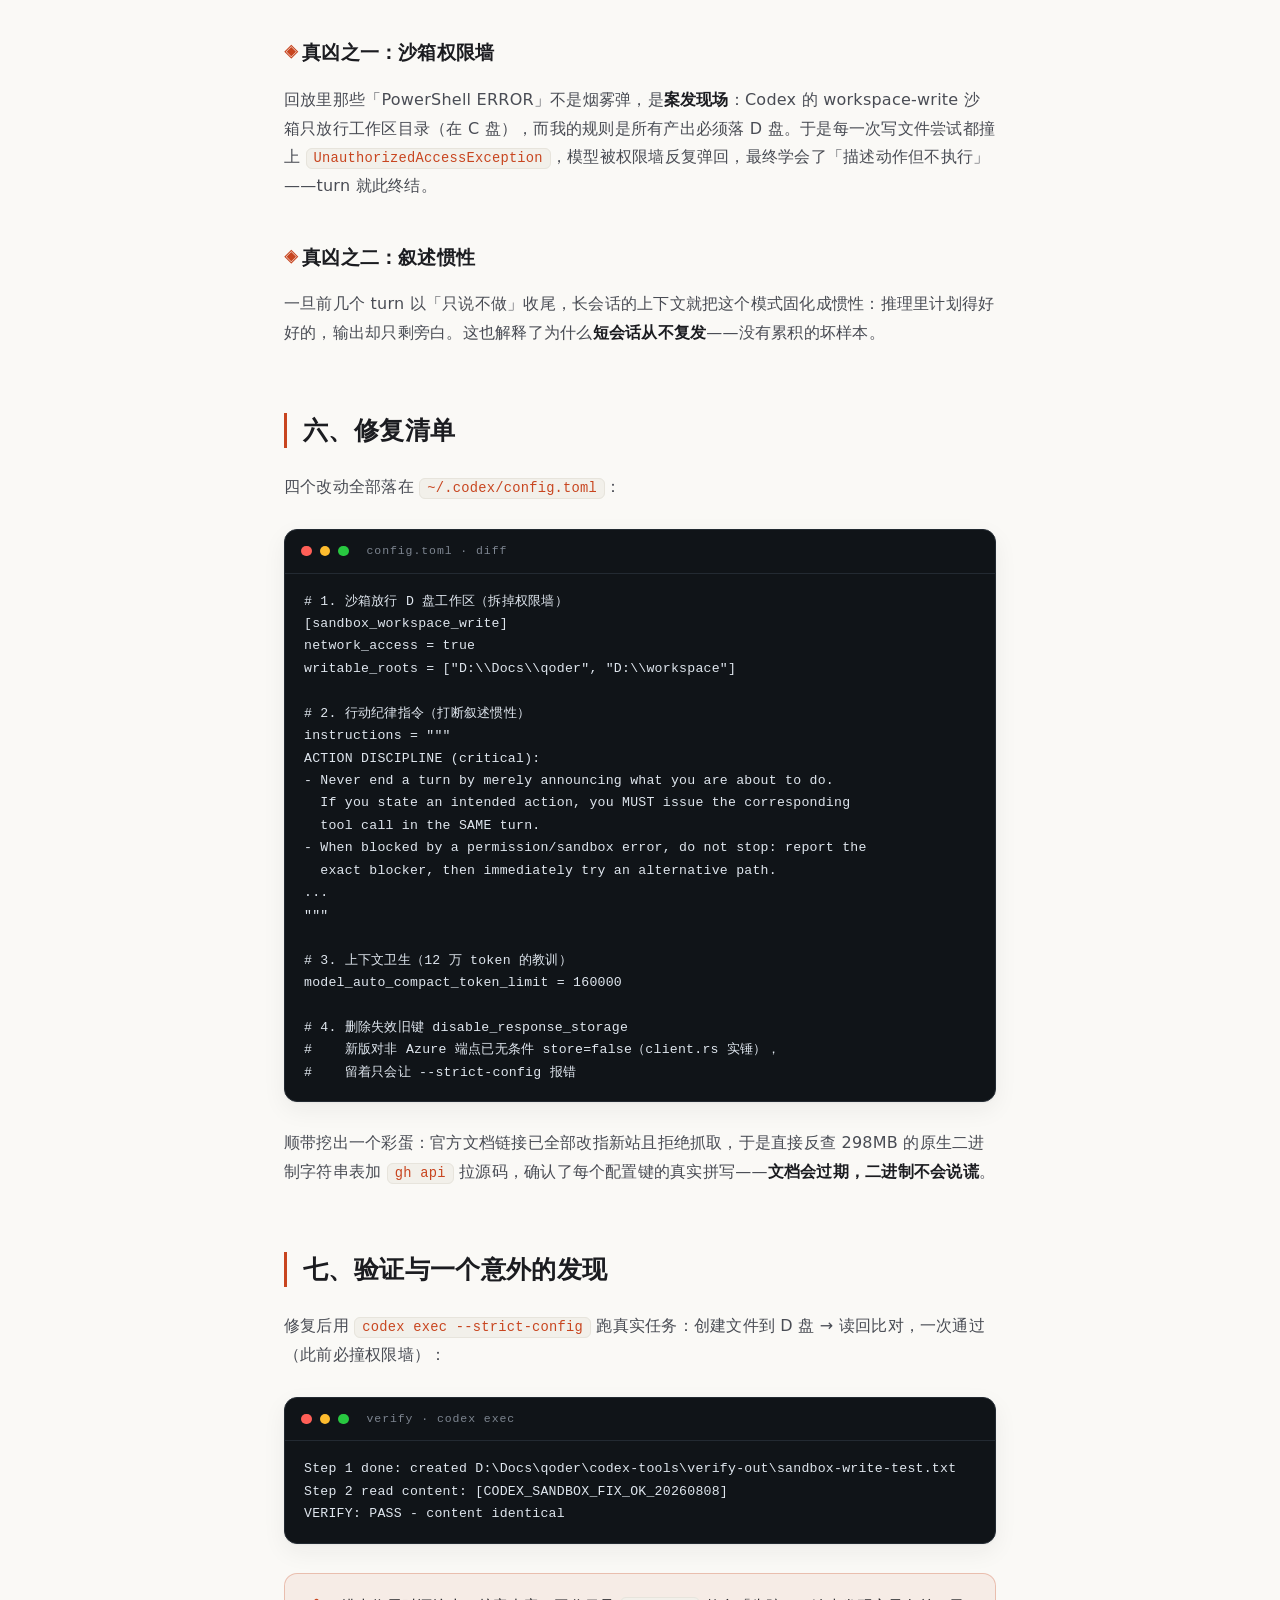
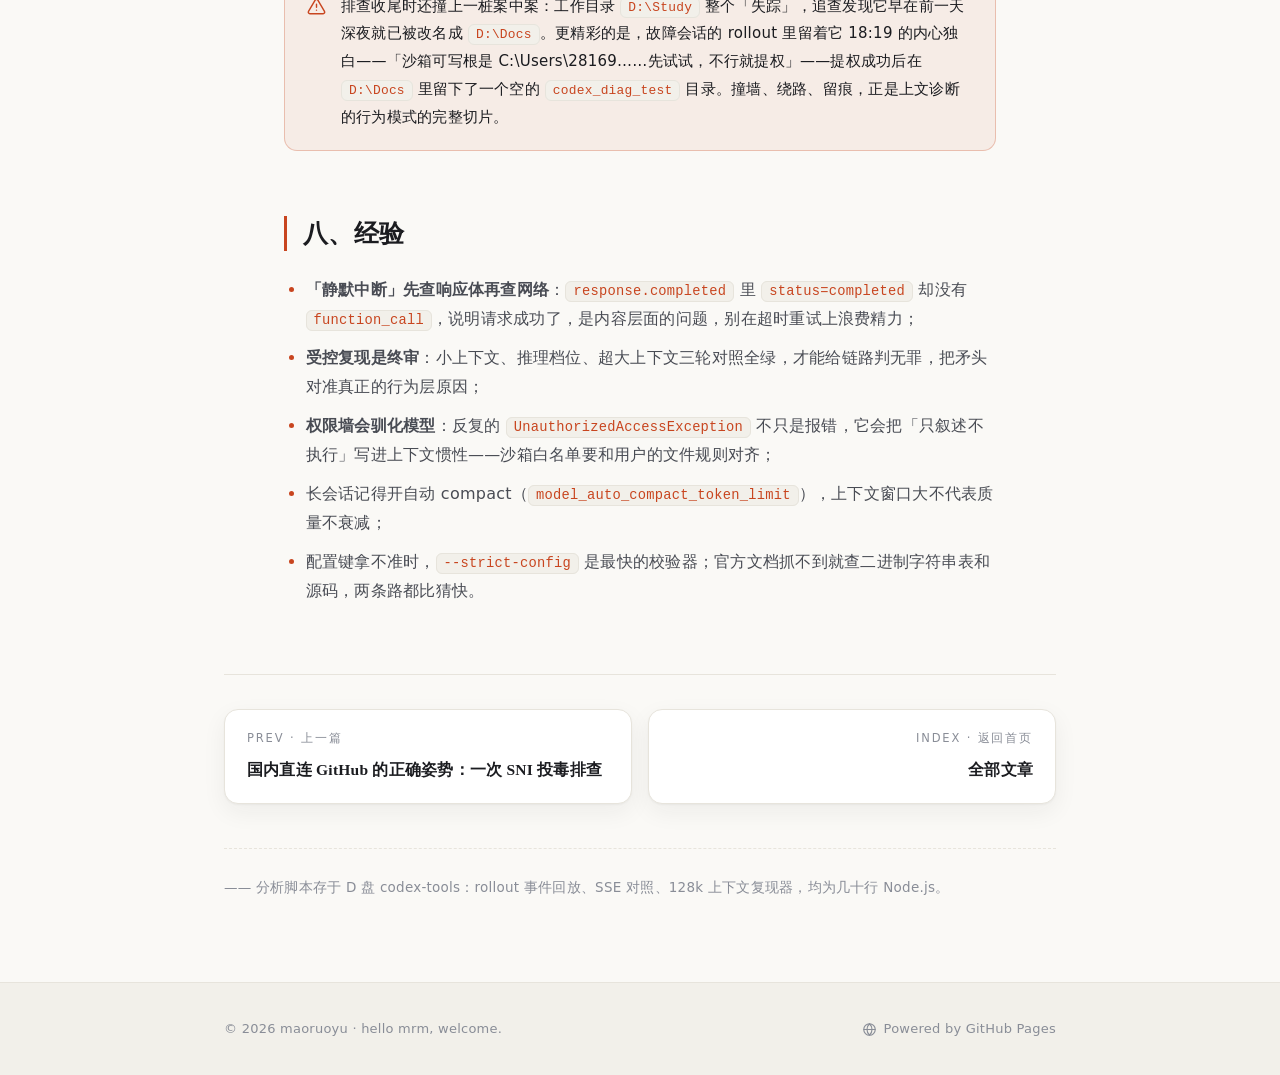
==== commit 7f93ff0b: "fix post #3: accurate timeline for the Study→Docs rename; broaden index topic chip" ====
--- a/posts/2026-08-08-codex-silent-interruption.html
+++ b/posts/2026-08-08-codex-silent-interruption.html
@@ -191,7 +191,7 @@
       </div>
       <div class="callout">
         <svg viewBox="0 0 24 24" fill="none" stroke="currentColor" stroke-width="1.8" stroke-linecap="round" stroke-linejoin="round" aria-hidden="true"><path d="M12 9v4M12 16.6v.01M10.3 3.9 1.9 18.1a2 2 0 0 0 1.7 3h16.8a2 2 0 0 0 1.7-3L13.7 3.9a2 2 0 0 0-3.4 0z"/></svg>
-        <p>排查收尾时还撞上一桩案中案：工作目录 <code>D:\Study</code> 整个「失踪」了，追查发现它在故障会话活跃的时间点被改名成了 <code>D:\Docs</code>，现场还留着那个会话创建的 <code>codex_diag_test</code> 目录。被排查的对象顺手 rearrange 了排查者的硬盘——这大概就是为什么它的每次「准备下一步」都显得那么意味深长。</p>
+        <p>排查收尾时还撞上一桩案中案：工作目录 <code>D:\Study</code> 整个「失踪」，追查发现它早在前一天深夜就已被改名成 <code>D:\Docs</code>。更精彩的是，故障会话的 rollout 里留着它 18:19 的内心独白——「沙箱可写根是 C:\Users\28169……先试试，不行就提权」——提权成功后在 <code>D:\Docs</code> 里留下了一个空的 <code>codex_diag_test</code> 目录。撞墙、绕路、留痕，正是上文诊断的行为模式的完整切片。</p>
       </div>
 
       <h2>八、经验</h2>
